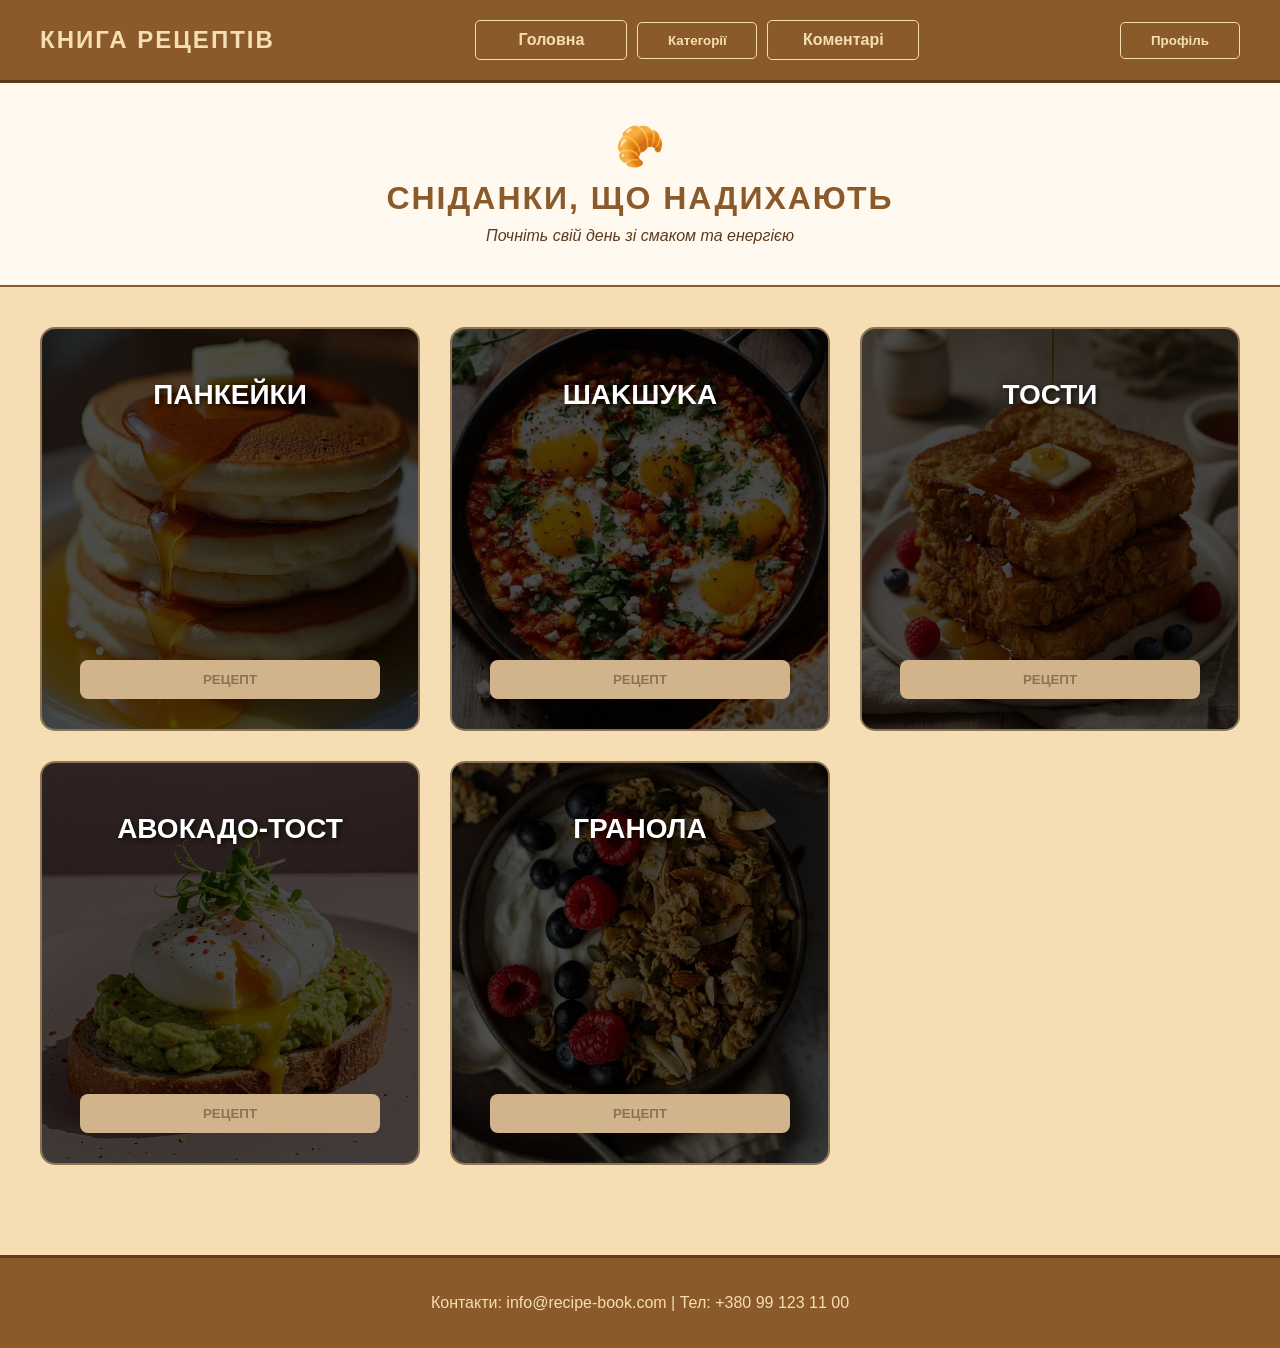
==== breakfast.html @ e5ab32e4 "Add files via upload" ====
<!DOCTYPE html>
<html lang="uk">
<head>
    <meta name="viewport" content="width=device-width, initial-scale=1.0">
    <meta charset="UTF-8">
    <link rel="stylesheet" href="style.css">
    <title>Сніданки - Кулінарна книга</title>
</head>
<body>
    <header class="header">
        <div class="logo">КНИГА РЕЦЕПТІВ</div>
        <nav class="nav">
            <a href="index.html" class="nav-button">Головна</a>
            <div class="dropdown">
                <button class="dropbtn">Категорії</button>
                <div class="dropdown-content">
                    <a href="breakfast.html">Сніданки</a>
                    <a href="lunch.html">Обіди</a>
                    <a href="desserts.html">Десерти</a>
                    <a href="cold.html">Холодне</a>
                    <a href="drinks.html">Напої</a>
                </div>
            </div>
            <a href="#comments" class="nav-button">Коментарі</a>
        </nav>
        <div class="dropdown">
            <button class="dropbtn">Профіль</button>
            <div class="dropdown-content">
                <a href="#">Увійти</a>
                <a href="#">Зареєструватися</a>
            </div>
        </div>
    </header>

    <main>
        <section style="background-color: #fff9f0; padding: 40px 0; text-align: center; border-bottom: 2px solid #8B5A2B;">
            <span style="font-size: 40px; color: #8B5A2B;">🥐</span>
            <h1 style="color: #8B5A2B; text-transform: uppercase; letter-spacing: 2px; margin: 10px 0; font-size: 32px;">
                Сніданки, що надихають
            </h1>
            <p style="color: #5d3a1a; font-style: italic; margin: 0; font-size: 16px;">
                Почніть свій день зі смаком та енергією
            </p>
        </section>

        <section class="recipe-grid">
            <div class="recipe-card">
                <div class="recipe-image-container">
                    <img src="img/pancakes.jpg" alt="Панкейки" class="recipe-image">
                </div>
                <h3 class="recipe-title">ПАНКЕЙКИ</h3>
                <button class="recipe-btn" onclick="openModal('pancakeModal')">Рецепт</button>
            </div>
            
            <div class="recipe-card">
                <div class="recipe-image-container">
                    <img src="img/shakshuka.jpg" alt="Шакшука" class="recipe-image">
                </div>
                <h3 class="recipe-title">ШАKШУKA</h3>
                <button class="recipe-btn" onclick="openModal('shakshukaModal')">Рецепт</button>
            </div>
            
            <div class="recipe-card">
                <div class="recipe-image-container">
                    <img src="img/toasts.jpg" alt="Тости" class="recipe-image">
                </div>
                <h3 class="recipe-title">ТОСТИ</h3>
                <button class="recipe-btn" onclick="openModal('toastModal')">Рецепт</button>
            </div>
            
            <div class="recipe-card">
                <div class="recipe-image-container">
                    <img src="img/avocado.jpg" alt="Авокадо тост" class="recipe-image">
                </div>
                <h3 class="recipe-title">АВОКАДО-ТОСТ</h3>
                <button class="recipe-btn" onclick="openModal('avocadoModal')">Рецепт</button>
            </div>
            
            <div class="recipe-card">
                <div class="recipe-image-container">
                    <img src="img/granola.jpg" alt="Гранола" class="recipe-image">
                </div>
                <h3 class="recipe-title">ГРАНОЛА</h3>
                <button class="recipe-btn" onclick="openModal('granolaModal')">Рецепт</button>
            </div>
        </section>
    </main>

    <footer>
        <p>Контакти: info@recipe-book.com | Тел: +380 99 123 11 00</p>
    </footer>

    <div id="pancakeModal" class="modal">
        <div class="modal-content">
            <span class="close-btn" onclick="closeModal('pancakeModal')">&times;</span>
            <h2>Пишні Панкейки</h2>
            <p><strong>Інгредієнти:</strong> 200мл молока, 1 яйце, 1.5 склянки борошна, 2 ст.л. цукру, 1 ч.л. розпушувача.</p>
            <p><strong>Приготування:</strong> Змішайте сухі інгредієнти, додайте молоко та яйце. Смажте на сухій сковорідці до появи бульбашок, потім переверніть.</p>
        </div>
    </div>
    
    <div id="shakshukaModal" class="modal">
        <div class="modal-content">
            <span class="close-btn" onclick="closeModal('shakshukaModal')">&times;</span>
            <h2>Шакшука</h2>
            <p><strong>Інгредієнти:</strong> 2 яйця, 2 помідори, половина болгарського перцю, цибуля, спеції (кумін, паприка), зелень.</p>
            <p><strong>Приготування:</strong> Обсмажте цибулю та перець, додайте нарізані томати. Зробіть заглиблення, вбийте яйця та готуйте під кришкою до готовності білка.</p>
        </div>
    </div>
    
    <div id="toastModal" class="modal">
        <div class="modal-content">
            <span class="close-btn" onclick="closeModal('toastModal')">&times;</span>
            <h2>Французькі тости</h2>
            <p><strong>Інгредієнти:</strong> Батон або бріош, 1 яйце, 50мл молока, дрібка кориці, мед для подачі.</p>
            <p><strong>Приготування:</strong> Збийте яйце з молоком та корицею. Вмочіть скибочки хліба в суміш і обсмажте на вершковому маслі до золотої скоринки.</p>
        </div>
    </div>
    
    <div id="avocadoModal" class="modal">
        <div class="modal-content">
            <span class="close-btn" onclick="closeModal('avocadoModal')">&times;</span>
            <h2>Авокадо-тост</h2>
            <p><strong>Інгредієнти:</strong> Цільнозерновий хліб, 1 стигле авокадо, яйце пашот, сіль, лимонний сік.</p>
            <p><strong>Приготування:</strong> Розімніть авокадо з лимонним соком, намажте на підсмажений хліб. Зверху викладіть тепле яйце пашот.</p>
        </div>
    </div>
    
    <div id="granolaModal" class="modal">
        <div class="modal-content">
            <span class="close-btn" onclick="closeModal('granolaModal')">&times;</span>
            <h2>Гранола з йогуртом</h2>
            <p><strong>Інгредієнти:</strong> Гранола (запечена вівсянка), грецький йогурт, свіжі ягоди, горіхи.</p>
            <p><strong>Приготування:</strong> Викладіть у склянку шарами йогурт, потім гранолу, зверху додайте свіжі ягоди та полийте медом.</p>
        </div>
    </div>

    <script src="script.js"></script>
</body>
</html>
---- style.css ----
html {
    scroll-behavior: smooth;
}

body {
    height: 100%;
    margin: 0;
    display: flex;
    flex-direction: column;
    background-color: #F5DEB3;
    font-family: 'Montserrat', sans-serif;
}

main {
    flex: 1;
}

img {
    max-width: 100%;
    height: auto;
}
* {
    font-family: Arial, sans-serif !important; 
    text-transform: none; 
}
h1, h2, h3, .recipe-title, .nav-button, .dropbtn, .recipe-btn {
    font-family: Arial, sans-serif !important;
    letter-spacing: normal
}
/*Шапка*/
.header {
    display: flex;
    justify-content: space-between;
    align-items: center;
    padding: 20px 40px;
    background-color: #8B5A2B;
    border-bottom: 3px solid #5d3a1a;
    position: sticky;
    top: 0;
    z-index: 1000;
}

.logo {
    color: #F5DEB3;
    font-size: 24px;
    font-weight: bold;
    letter-spacing: 2px;
}

.nav {
    display: flex;
    align-items: center;
    gap: 10px;
}

.nav-button, .dropbtn {
    background-color: transparent;
    border: 1px solid #F5DEB3;
    color: #F5DEB3;
    padding: 10px 15px;
    cursor: pointer;
    border-radius: 5px;
    font-weight: bold;
    text-decoration: none;
    transition: 0.3s;
    display: inline-block;
    min-width: 120px; 
    text-align: center; 
}

.nav-button:hover, .dropbtn:hover {
    background-color: #F5DEB3;
    color: #8B5A2B;
}

/* Доповнення */
.dropdown {
    position: relative;
    display: inline-block;
}

.dropdown-content {
    display: none;
    position: absolute;
    background-color: #fdf5e6;
    min-width: 160px;
    box-shadow: 0px 8px 16px rgba(0,0,0,0.2);
    z-index: 1;
    border-radius: 0 0 5px 5px;
}

.dropdown-content a {
    color: #8B5A2B;
    padding: 12px 16px;
    text-decoration: none;
    display: block;
    font-weight: bold;
}

.dropdown-content a:hover {
    background-color: #8B5A2B;
    color: #F5DEB3;
}

.dropdown:hover .dropdown-content {
    display: block;
}

/* Сітки та картки */
.recipe-grid {
    display: grid;
    grid-template-columns: repeat(3, 1fr); /* 3 картки в ряд */
    gap: 30px;
    padding: 40px;
    max-width: 1200px;
    margin: 0 auto;
}

.recipe-card {
    position: relative;
    height: 400px;
    border: 2px solid #8c7355;
    border-radius: 15px;
    overflow: hidden;
    background-color: #8c7355; /* Фон картки, якщо картинка не завантажиться */
}

.recipe-image {
    width: 100%;
    height: 100%;
    object-fit: cover; /* Ensuring image covers the area, not distorts */
}
.recipe-image-container {
    position: relative;
    width: 100%;
    height: 100%;
    overflow: hidden;
}
.recipe-image-container::before {
    content: '';
    position: absolute;
    top: 0;
    left: 0;
    width: 100%;
    height: 100%;
    background-color: black; 
    opacity: 0.7; 
    z-index: 1; 
}

.recipe-title {
    position: absolute;
    top: 50px;
    width: 100%;
    text-align: center;
    color: #fff; /* Білий колір тексту */
    font-size: 28px;
    text-transform: uppercase;
    font-family: Arial, sans-serif; /* Простий шрифт */
    text-shadow: 2px 2px 5px rgba(0,0,0,0.7); /* Тінь для кращої читабельності */
    margin: 0;
    z-index: 2; /* Place text above overlay */
}

.recipe-btn {
    position: absolute;
    bottom: 30px;
    left: 10%;
    width: 80%;
    background-color: #d2b48c;
    color: #8c7355;
    border: none;
    padding: 12px 0;
    border-radius: 8px;
    font-weight: bold;
    cursor: pointer;
    text-transform: uppercase;
    transition: 0.3s;
    z-index: 2; /* Place button above overlay */
}

.recipe-btn:hover {
    background-color: #8B5A2B;
    color: #F5DEB3;
    transform: scale(1.03);
}

.recipe-btn {
    transition: 0.3s; 
}

/* футер */
section {
    scroll-margin-top: 80px;
}

footer {
    background-color: #8B5A2B;
    color: #F5DEB3;
    text-align: center;
    padding: 20px;
    margin-top: 50px;
    border-top: 3px solid #5d3a1a;
}

/* мобільна версія */
@media (max-width: 768px) {
    .header { flex-direction: column; text-align: center; padding: 15px; }
    .nav { flex-direction: column; width: 100%; margin-top: 15px; }
    .recipe-grid { grid-template-columns: 1fr; } 
}

/* Приховане вікно */
.modal {
    display: none; 
    position: fixed; 
    z-index: 1000; 
    left: 0;
    top: 0;
    width: 100%;
    height: 100%;
    background-color: rgba(0,0,0,0.5); /* Затемнення фону */
  }
  
  /* Саме віконце */
  .modal-content {
    background-color: #F5DEB3; /* Твій фірмовий колір */
    margin: 15% auto;
    padding: 20px;
    border: 2px solid #8B5A2B;
    border-radius: 15px;
    width: 80%;
    max-width: 400px;
    position: relative;
  }
  
  /* Кнопка закриття */
  .close-btn {
    position: absolute;
    top: 10px;
    right: 15px;
    font-size: 25px;
    cursor: pointer;
    color: #8B5A2B;
  }
  section h2 {
    text-transform: uppercase;
    letter-spacing: 2px;
    position: relative;
    padding-bottom: 15px;
}

section h2::after {
    content: '';
    position: absolute;
    bottom: 0;
    left: 50%;
    transform: translateX(-50%);
    width: 80px;
    height: 3px;
    background-color: #8B5A2B;
}

/* Ефект для кнопок на головному банері */
.hero-section a:hover {
    background-color: #8B5A2B !important;
    color: #F5DEB3 !important;
    transform: scale(1.1);
}
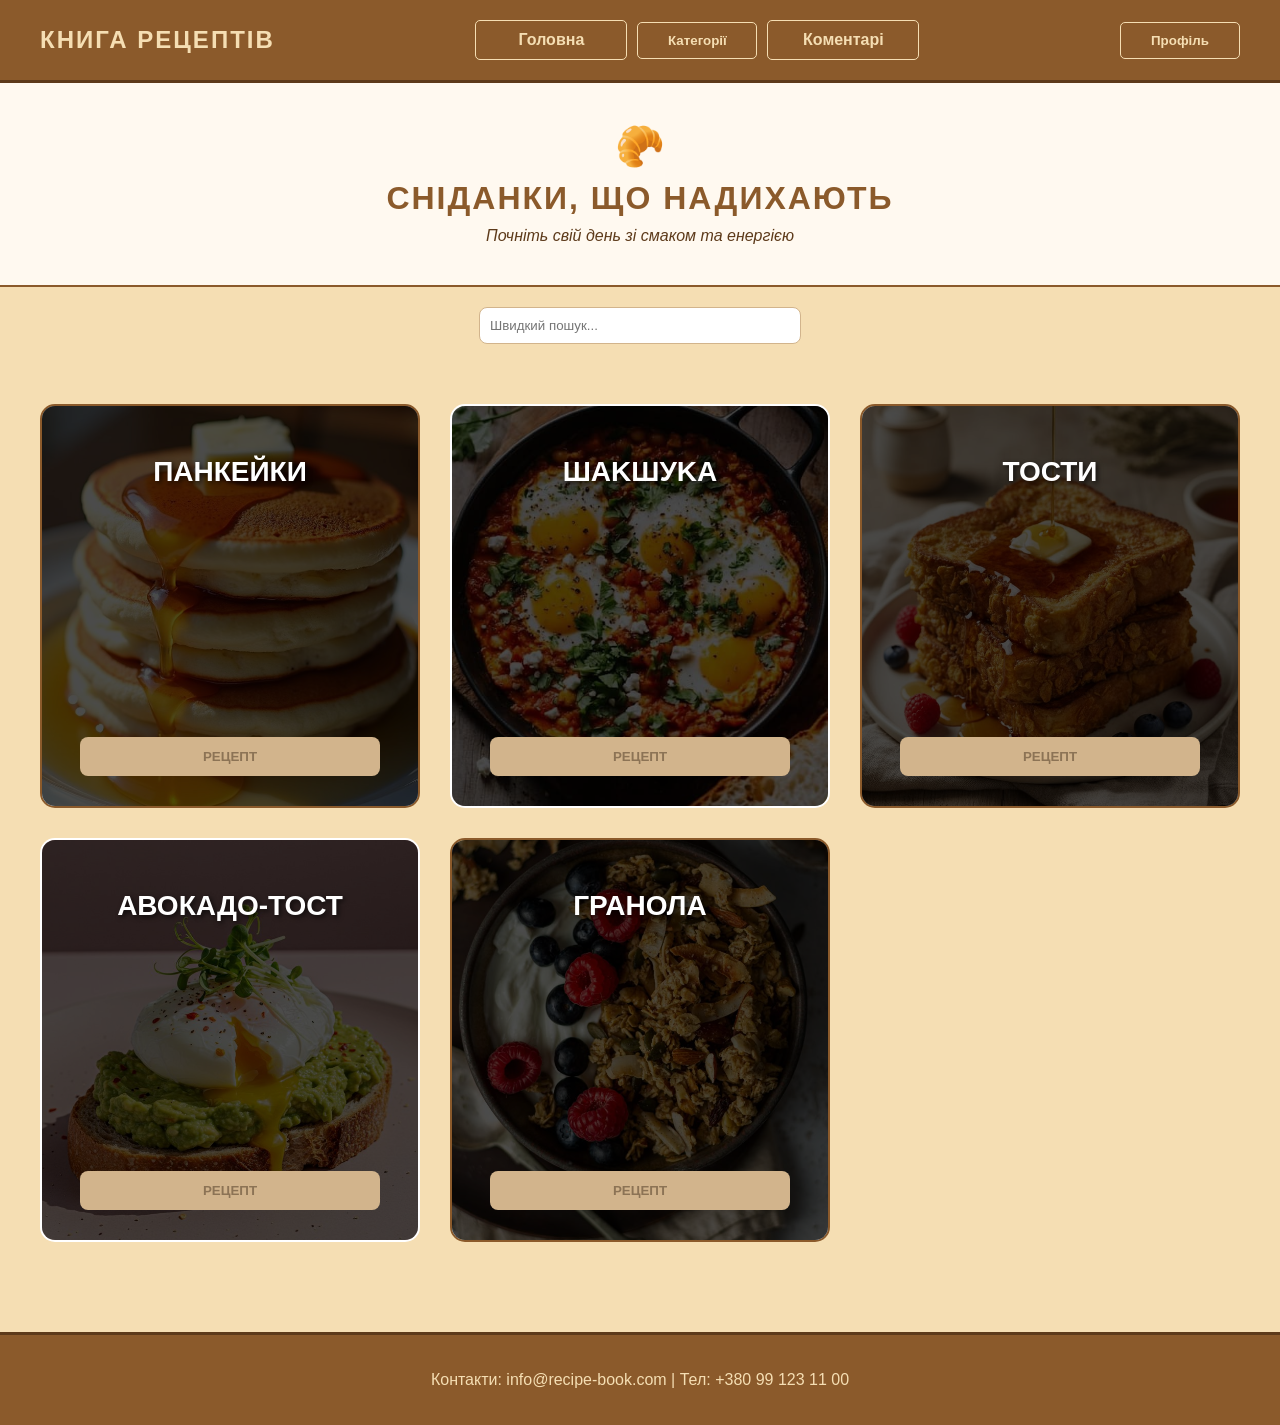
==== commit cebe4dbb: "Add files via upload" ====
--- a/breakfast.html
+++ b/breakfast.html
@@ -26,8 +26,8 @@
         <div class="dropdown">
             <button class="dropbtn">Профіль</button>
             <div class="dropdown-content">
-                <a href="#">Увійти</a>
-                <a href="#">Зареєструватися</a>
+                <a href="profile.html">Увійти</a> 
+                <a href="#registration">Зареєструватися</a>
             </div>
         </div>
     </header>
--- a/style.css
+++ b/style.css
@@ -192,6 +192,23 @@
 /* футер */
 section {
     scroll-margin-top: 80px;
+}
+.comment-toggle-button {
+    background-color: #d2b48c;
+    color: #5d3a1a;
+    border: none;
+    padding: 10px 20px;
+    border-radius: 8px;
+    font-family: Arial, sans-serif;
+    font-size: 14px;
+    cursor: pointer;
+    transition: all 0.3s ease; 
+    box-shadow: 0 2px 5px rgba(0,0,0,0.1);
+}
+.comment-toggle-button:hover {
+    background-color: #cda079; 
+    transform: translateY(-2px); 
+    box-shadow: 0 4px 8px rgba(0,0,0,0.15);
 }
 
 footer {
